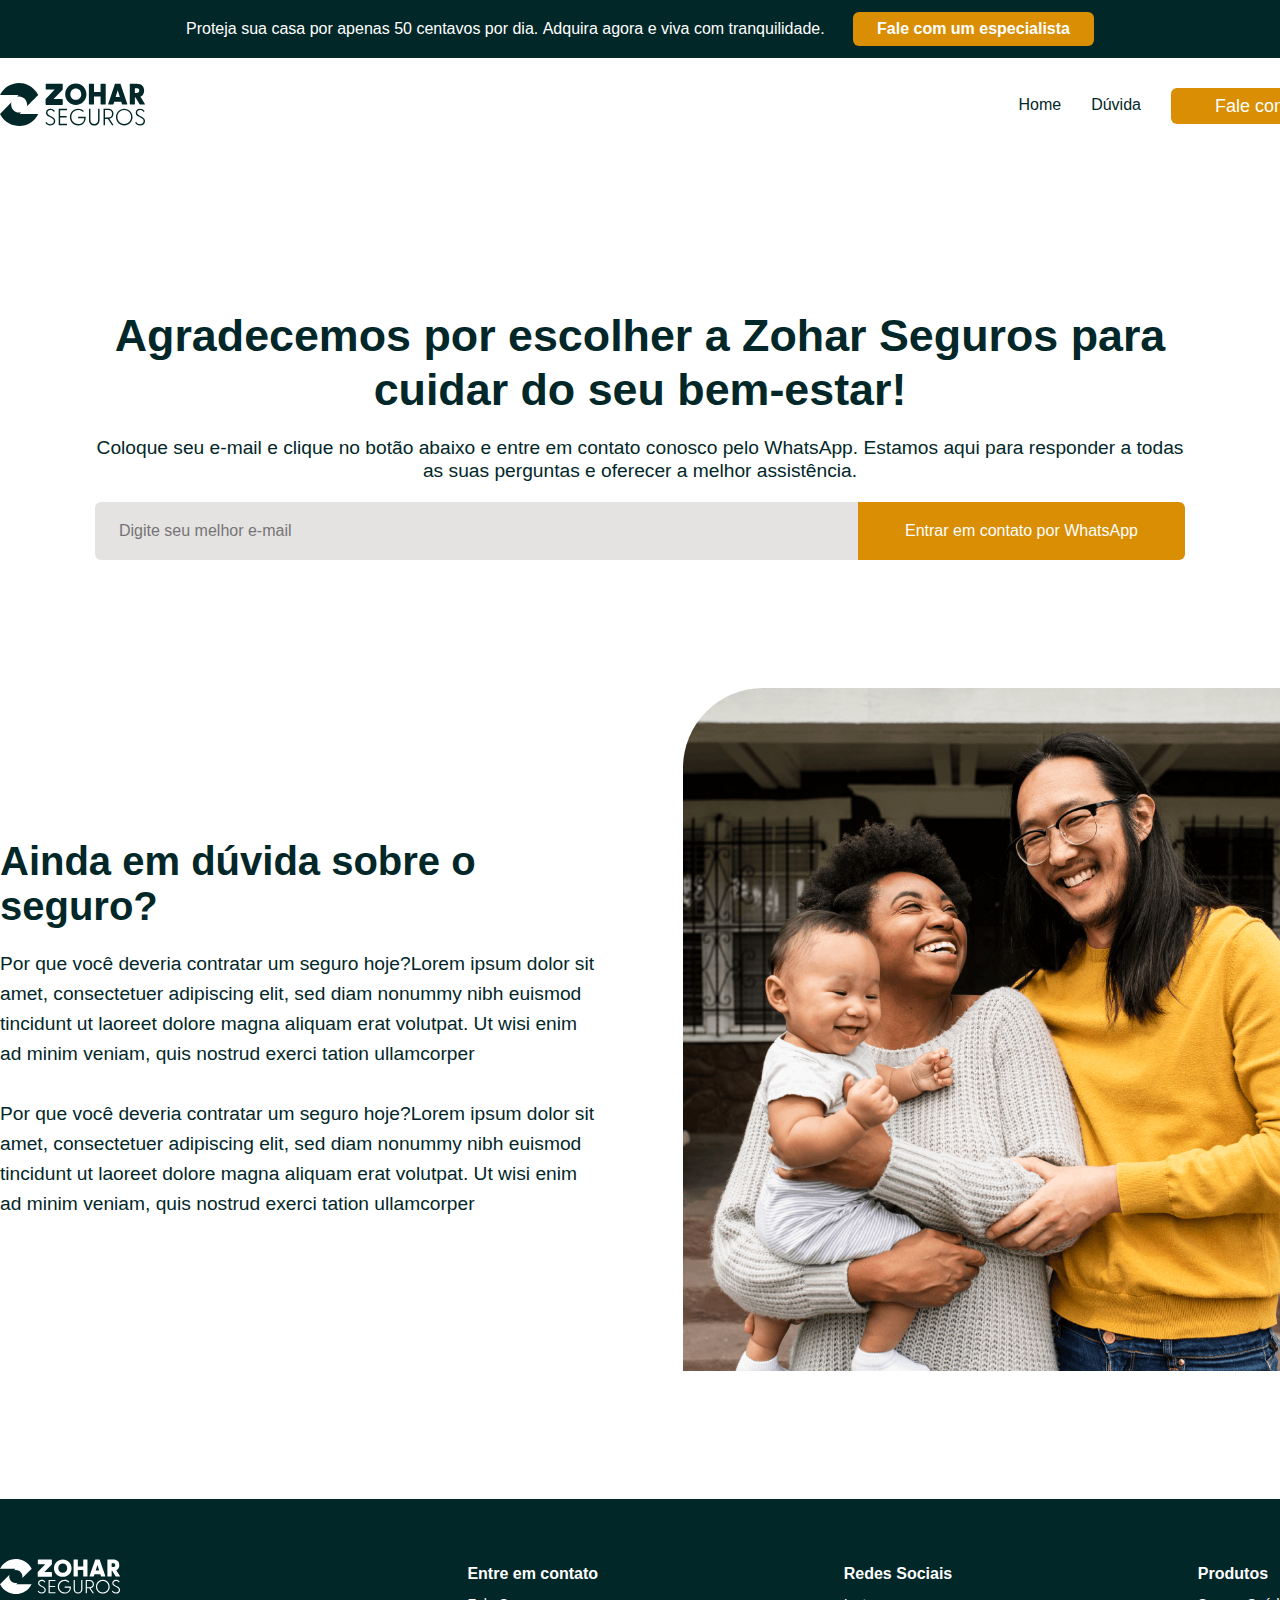
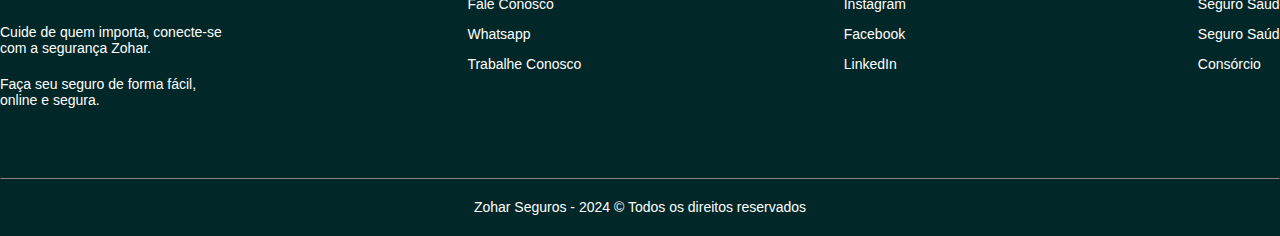
==== pages/cadastro.html @ 5487a767 "atualizacao_do_projeto" ====
<?php
if (isset($_POST['submit'])) {
    include_once('config.php');

    $email = $_POST['email'];
    $source = $_POST['source']; // Recupera a fonte do formulário

    $result = mysqli_query($conexao, "INSERT INTO zohar_banco (email, formulario) VALUES ('$email', '$source')");
}
?>


<!DOCTYPE html>
<html lang="pt-br">

<head>
    <meta charset="UTF-8">
    <meta name="viewport" content="width=device-width, initial-scale=1.0">
    <title>Cadastro</title>
    <link rel="stylesheet" href="../styles/stylecadastro.css">
    <link rel="shortcut icon" href="../icones e logos/favicon.ico" type="image/x-icon">
</head>

<body>
    <section class="card-promocional">
        <div>
            <p><strong>Proteja sua casa por apenas 50 centavos por dia. </strong>Adquira agora e viva com tranquilidade.
            </p>
            <a href="cadastro.html">Fale com um especialista</a>
        </div>
    </section>
    <header>
        <nav class="menu-principal">
            <a href="index.html">
                <img src="../icones e logos/logo-oficial.svg" alt="Logo Zohar Seguros" class="logo-zohar">
            </a>
            <div class="mobile-menu" onclick="openNav()">
                <div class="line1"></div>
                <div class="line2"></div>
                <div class="line3"></div>
            </div>
            <ul class="nav-list">
                <li>
                    <a href="index.html">Home</a>
                </li>
                <li>
                    <a href="#duvida">Dúvida</a>
                </li>
                <li>
                    <a href="./cadastro.php" class="btn-contato">Fale conosco</a>
                </li>
            </ul>
        </nav>
    </header>

    <!-- Menu lateral responsivo -->
    <div class="menu-lateral" id="mySidenav" class="sidenav">
        <section>
            <img src="../icones e logos/icone-x.svg" alt="" id="icone-x">
            <h2>CONHEÇA NOSSOS SEGUROS</h2>
            <ul>
                <li>
                    <a href="seguro-saude-empresarial.php">
                        <img src="../icones e logos/icone-seguro-saude.svg" alt="">
                        <h4>Seguro saúde empresarial</h4>
                        <p>Serviços e coberturas que garantem muito mais segurança e tranquilidade no dia a dia.</p>
                    </a>
                </li>
                <li>
                    <a href="seguro-saude-individual.php">
                        <img src="../icones e logos/icone-seguro-individual.svg" alt="">
                        <h4>Seguro saúde individual</h4>
                        <p>Serviços e coberturas que garantem muito mais segurança e tranquilidade no dia a dia.</p>
                    </a>
                </li>
                <li>
                    <a href="consorcio.php">
                        <img src="../icones e logos/icone-consorcio.svg" alt="">
                        <h4>Conheça nossos consorcios</h4>
                        <p>Serviços e coberturas que garantem muito mais segurança e tranquilidade no dia a dia.</p>
                    </a>
                </li>
            </ul>
            <a href="./cadastro.php" class="btn-contato-responsivo">Fale conosco</a>
        </section>
    </div>

    <section class="input-email" id="cadastro">
        <h1>Agradecemos por escolher a Zohar Seguros para cuidar do seu bem-estar!</h1>
        <p>Coloque seu e-mail e clique no botão abaixo e entre em contato conosco pelo WhatsApp. Estamos aqui para
            responder a todas as suas perguntas e oferecer a melhor assistência.</p>
        <div>
            <form action="cadastro.php" method="POST">
                <input type="hidden" name="source" value="cadastro_principal">
                <input type="email" name="email" id="email" placeholder="Digite seu melhor e-mail">
                <input type="submit" name="submit" id="submit" class="btn" value="Entrar em contato por WhatsApp">
            </form>
        </div>
    </section>
    <section class="duvidas" id="duvida">
        <div>
            <h2>Ainda em dúvida sobre o seguro?</h2>
            <img src="../imagens/familia-interracial.png" alt="" class="familia-interracial-mobile">
            <p>Por que você deveria contratar um seguro hoje?Lorem ipsum dolor sit amet, consectetuer adipiscing elit,
                sed diam nonummy nibh euismod tincidunt ut laoreet dolore magna aliquam erat volutpat. Ut wisi enim ad
                minim veniam, quis nostrud exerci tation ullamcorper <br><br>Por que você deveria contratar um seguro
                hoje?Lorem ipsum dolor sit amet, consectetuer adipiscing elit, sed diam nonummy nibh euismod tincidunt
                ut laoreet dolore magna aliquam erat volutpat. Ut wisi enim ad minim veniam, quis nostrud exerci tation
                ullamcorper</p>
        </div>
        <img src="../imagens/familia-interracial.png" alt="" class="familia-interracial-desktop">
    </section>
    <footer>
        <div class="footer-menus">
            <div>
                <a href="index.html">
                    <img src="../icones e logos/logo-zohar-branca.svg" alt="">
                </a>
                <p>Cuide de quem importa, conecte-se<br>com a segurança Zohar.</p>
                <p>Faça seu seguro de forma fácil,<br>online e segura.</p>
            </div>
            <div class="menu-secundario">
                <h4>Entre em contato</h4>
                <a href="#">Fale Conosco</a>
                <a href="#">Whatsapp</a>
                <a href="#">Trabalhe Conosco</a>
            </div>
            <div class="menu-secundario">
                <h4>Redes Sociais</h4>
                <a href="https://www.instagram.com/zoharseguros/" target="_blank">Instagram</a>
                <a href="https://www.facebook.com/profile.php?id=61557290378468" target="_blank">Facebook</a>
                <a href="#">LinkedIn</a>
            </div>
            <div class="menu-secundario">
                <h4>Produtos</h4>
                <a href="seguro-saude-empresarial.php">Seguro Saúde Empresarial</a>
                <a href="seguro-saude-individual.php">Seguro Saúde Individual</a>
                <a href="consorcio.php">Consórcio</a>
            </div>
        </div>
        <div class="direitos-reservados">
            <p>Zohar Seguros - 2024 © Todos os direitos reservados</p>
        </div>
    </footer>
    <script src="../scripts/script.js"></script>
</body>

</html>
---- styles/stylecadastro.css ----
@import url("https://use.typekit.net/hwn4thy.css");

* {
    margin: 0;
    padding: 0;
    box-sizing: border-box;
    font-family: "greycliff-cf", sans-serif;
    color: #022728;
}

body.menu-lateral-aberta {
    overflow: hidden;
}

h3 {
    font-weight: 900;
}

.card-promocional {
    background-color: #022728;
    padding: 12px;
    align-items: center;
}

.card-promocional div {
    max-width: 908px;
    align-items: center;
    justify-content: space-between;
    display: flex;
    margin: auto;
}

.card-promocional strong {
    color: white;
}

.card-promocional p {
    font-weight: 300;
    color: white;
}

.card-promocional a {
    background-color: #d98e04;
    color: white;
    padding: 8px 24px;
    border-radius: 6px;
    font-size: 16px;
    border: none;
    font-weight: 600;
    cursor: pointer;
    text-decoration: none;
}

.card-promocional a:hover {
    background-color: #e99a08;
    transition-duration: .5s;
}

.card-promocional a:active {
    background-color: #d98e04;
}

@media (max-width: 999px) {
    .card-promocional div {
        display: block;
        text-align: center;
    }

    .card-promocional p {
        margin-bottom: 22px;
        margin: auto;
        margin-bottom: 16px;
        width: 96%;
    }

    .card-promocional {
        padding: 22px 0;
    }
}

header {
    width: 1366px;
    margin: 25px auto;
}

@media (max-width: 999px) {
    header {
        width: 90%;
    }
}

nav {
    display: flex;
    justify-content: space-between;
    align-items: center;
}

.mobile-menu {
    cursor: pointer;
    display: none;
}

.mobile-menu div {
    width: 32px;
    height: 4px;
    background-color: #022728;
    margin: 6px;
    border-radius: 100px;
}

.menu-principal .logo-zohar {
    width: 145px;
}

.nav-list {
    display: flex;
    list-style: none;
}

.nav-list li {
    margin-left: 30px;
}

.nav-list a {
    font-weight: 300;
    text-decoration: none;
    text-align: left; /* Alinhamento à esquerda */
}

.menu-lateral {
    display: none;
}

@media (max-width: 999px) {
    nav {
        margin-bottom: 40px;
    }

    .nav-list {
        display: none;
    }

    .mobile-menu {
        display: block;
    }

    /* Menu Responsivo Lateral*/
    .menu-lateral {
        top: 0;
        right: 0;
        position: absolute;
        background-color: #022728;
        height: 100vh;
        width: 100vw;
        display: none;
    }

    .menu-lateral section {
        width: 90%;
        margin: 26px auto;
    }

    .menu-lateral section #icone-x {
        position: absolute;
        top: 0;
        right: 0;
        padding: 20px;
        width: 60px;
        cursor: pointer;
    }

    .menu-lateral section h2 {
        color: white;
        text-align: center;
        margin-top: 90px;
        margin-bottom: 40px;
        font-size: 24px;
    }

    .menu-lateral ul {
        list-style: none;
        display: grid;
        grid-template-columns: 1fr 1fr;
        gap: 20px;
    }

    .menu-lateral li {
        background-color: #31363f;
        padding: 18px;
        border-radius: 10px;
        width: 100%;
    }

    .menu-lateral li:hover {
        background-color: #464d58;
        transition: all .5s;
    }

    .menu-lateral ul li a {
        text-decoration: none;
    }

    .menu-lateral ul li a {
        display: block;
    }

    .menu-lateral ul li a {
        margin: auto;
        text-align: center;
    }

    .menu-lateral ul li img {
        width: 36px;
    }

    .menu-lateral ul li h4 {
        color: white;
        font-size: 16px;
        margin: 10px 0;
    }

    .menu-lateral ul li p {
        color: white;
        line-height: 18px;
        font-size: 11px;
    }

    .btn-contato-responsivo {
        background-color: #d98e04;
        color: white;
        padding: 14px 44px;
        border-radius: 6px;
        font-size: 18px;
        border: none;
        width: 100%;
        display: block;
        cursor: pointer;
        text-align: center;
        text-decoration: none;
        margin-top: 40px;
    }
}

.btn-contato {
    background-color: #d98e04;
    color: white;
    padding: 8px 44px;
    border-radius: 6px;
    font-size: 18px;
    border: none;
    cursor: pointer;
}

.btn-contato:hover {
    background-color: #e99a08;
    transition-duration: .5s;
}

.btn-contato:active {
    background-color: #d98e04;
}

.menu-principal menu {
    display: flex;
    align-items: center;
}

.menu-principal menu a img {
    width: 10px;
}

.input-email {
    width: 1090px;
    margin: 25px auto;
}

.input-email h1 {
    font-size: 2.8em;
    font-weight: 800;
    text-align: center;
    margin-top: 4em;
    margin-bottom: 20px;
    line-height: 1.2em;
}

.input-email p {
    font-size: 1.2em;
    line-height: 1.2em;
    text-align: center;
    margin-bottom: 20px;
}

.input-email input {
    border-radius: 6px 0px 0px 6px;
    border: none;
    background-color: #e5e2e2;
    color: #4fadad;
    padding: 8px 24px;
    width: 70%;
    height: 3.6em;
    font-size: 16px;
}

.input-email form {
    display: flex;
}

.input-email form .btn {
    background-color: #d98e04;
    display: inline;
    color: white;
    padding: 8px 24px;
    border-radius: 0px 6px 6px 0px;
    font-size: 16px;
    border: none;
    font-weight: 400;
    cursor: pointer;
    text-decoration: none;
    width: 30%;
    height: 3.6em;
}

.input-email form .btn:hover {
    background-color: #e99a08;
    transition-duration: .5s;
}

.input-email form .btn:active {
    background-color: #d98e04;
}

@media (max-width: 999px) {
    .input-email {
        width: 90%;
    }

    .input-email h1 {
        font-size: 26px;
        margin: 0;
    }
    
    .input-email p {
        font-size: 16px;
    }

    .input-email form {
        display: block;
    }

    .input-email #email {
        width: 100%;
        text-align: center;
        margin-bottom: 6px;
        border-radius: 6px;
    }

    .input-email form .btn {
        display: block;
        width: 100%;
        text-align: center;
        border-radius: 6px;
    }

    .input-email div button {
        display: block;
        width: 100%;
        border-radius: 6px;
        margin-top: 10px;
    }
}

.duvidas {
    display: flex;
    width: 1366px;
    margin: 8em auto;
    align-items: center;
    justify-content: space-between;
}

.duvidas div {
    width: 44%;
}

.duvidas-escudos-beneficios {
    display: flex;
    justify-content: space-between;
}

.duvidas-escudos-beneficios div {
    margin-top: 20px;
    text-align: center;
}

.duvidas-escudos-beneficios h3 {
    margin-top: 10px;
    font-weight: 400;
    color: #3b7f7c;
}

.familia-interracial-desktop {
    width: 30%;
    border-radius: 80px 0px 80px 0px;
}

.familia-interracial-mobile {
    display: none;
    border-radius: 80px 0px 80px 0px;
}

.duvidas h2 {
    font-size: 2.5em;
    font-weight: 800;
    margin-bottom: 20px;
}

.duvidas p {
    font-size: 1.2em;
    line-height: 30px;
}

.duvidas img {
    width: 50%;
}

@media (max-width: 999px) {
    .duvidas {
        display: block;
        width: 90%;
        margin: 4em auto;
    }

    .duvidas div {
        width: 100%;
        margin: auto;
    }

    .duvidas h2 {
        font-size: 34px;
        width: 100%;
        text-align: center;
    }

    .duvidas img {
        width: 100%;
    }

    .duvidas-escudos-beneficios div {
        margin-top: 20px;
    }

    .familia-interracial-mobile {
        display: block;
        margin-bottom: 20px;
    }

    .familia-interracial-desktop {
        display: none;
    }
}

footer {
    background-color: #022728;
    font-weight: 300;
}

footer .footer-menus {
    display: flex;
    justify-content: space-between;
    width: 1366px;
    margin: auto;
    padding: 60px 0;
}

footer .footer-menus h4 {
    color: white;
}

footer .menu-secundario {
    line-height: 30px;
}

footer .menu-secundario h4 {
    color: white;
}

footer img {
    width: 120px;
    margin-bottom: 20px;
}

footer p {
    font-size: 14px;
    color: white;
    font-weight: 100;
}

footer a {
    font-size: 14px;
    color: white;
    font-weight: 100;
    text-decoration: none;
    display: flex;
}

footer .footer-menus p {
    padding: 10px 0;
}

footer .direitos-reservados {
    border: 1px solid rgb(129, 129, 129);
    padding: 20px 0;
    border-left-color: #022728;
    border-right-color: #022728;
    border-bottom-color: #022728;
}

footer .direitos-reservados p {
    color: white;
    font-weight: 300;
    font-size: 14px;
    text-align: center;
}

@media (max-width: 999px) {
    footer {
        background-color: #022728;
        font-weight: 300;
    }

    footer .footer-menus {
        width: 80%;
        display: block;
        justify-content: space-between;
    }

    footer .menu-secundario {
        padding-top: 20px;
    }

    footer .footer-menus p {
        padding: 8px 0;
    }
}
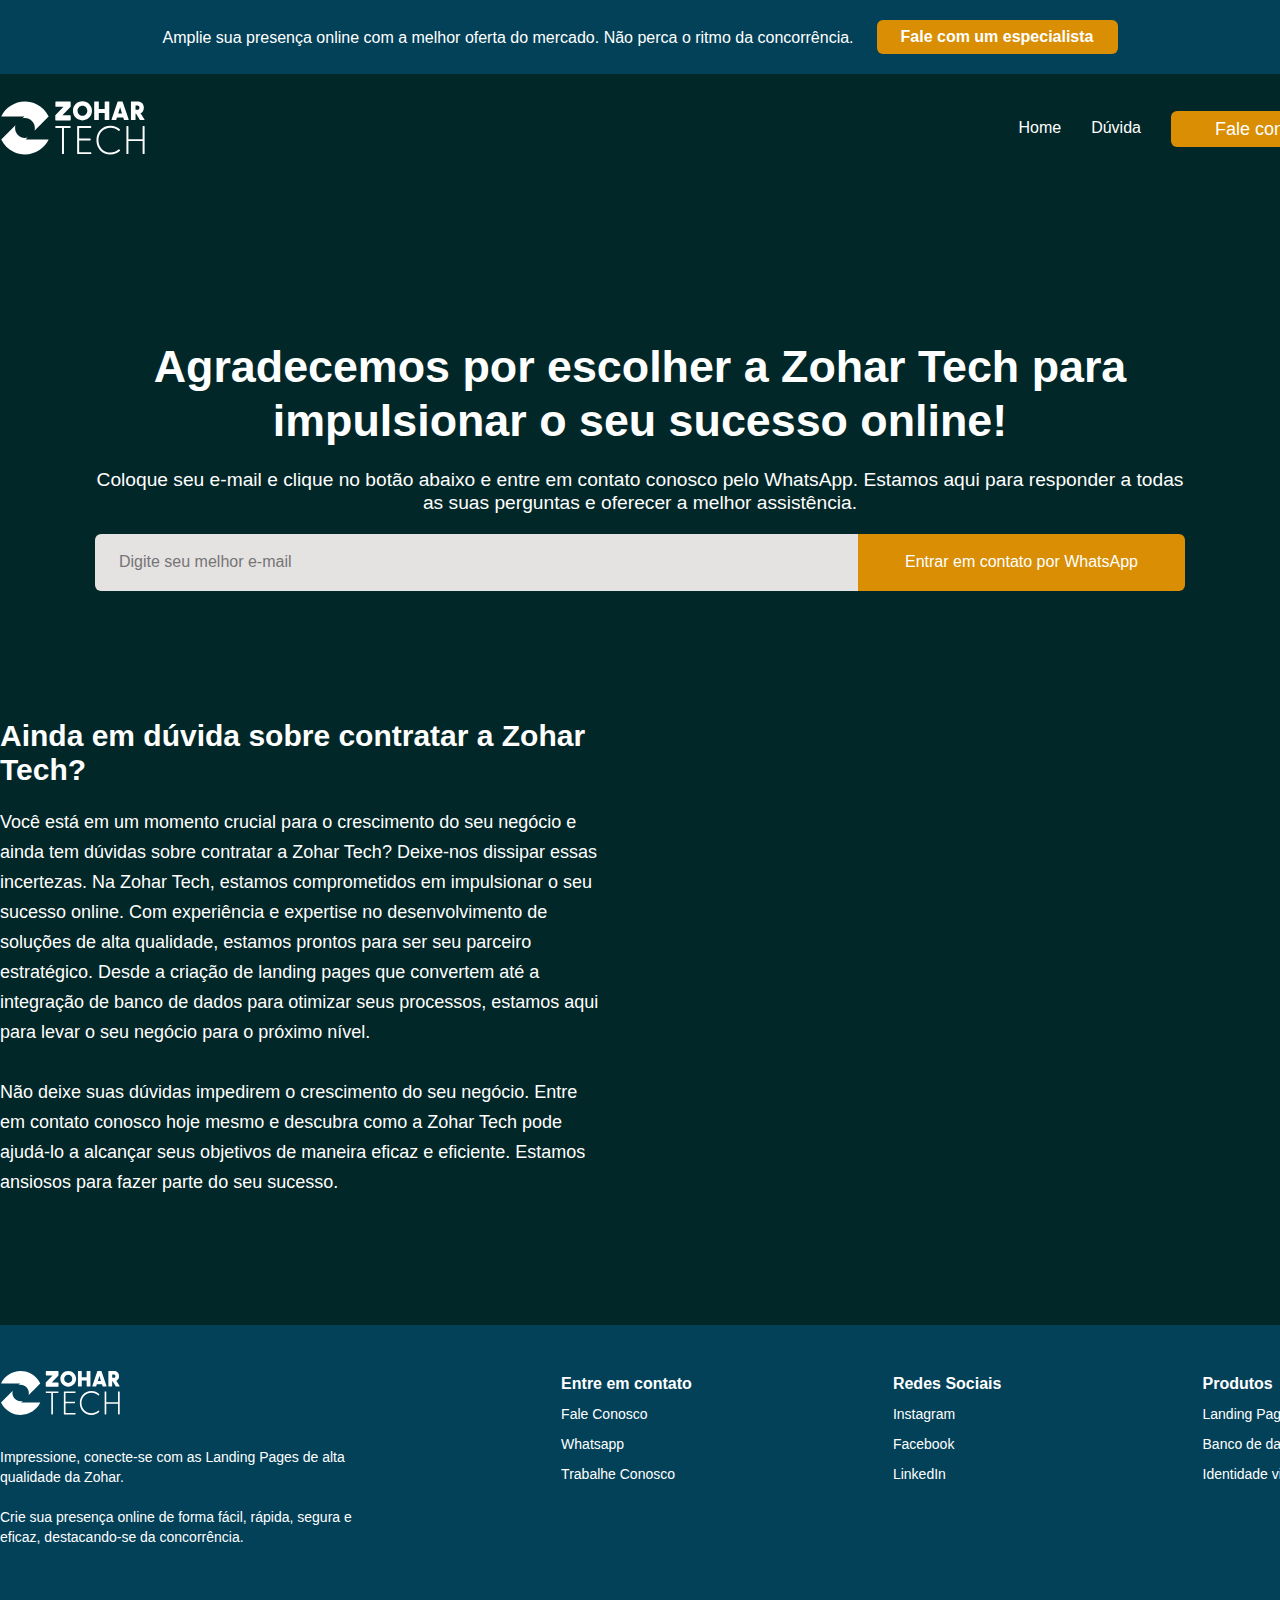
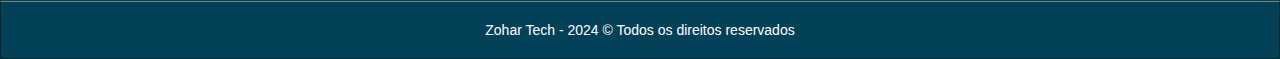
==== commit ac40ba51: "atualizacao" ====
--- a/pages/cadastro.html
+++ b/pages/cadastro.html
@@ -24,7 +24,7 @@
 <body>
     <section class="card-promocional">
         <div>
-            <p><strong>Proteja sua casa por apenas 50 centavos por dia. </strong>Adquira agora e viva com tranquilidade.
+            <p><strong>Amplie sua presença online com a melhor oferta do mercado. </strong>Não perca o ritmo da concorrência.
             </p>
             <a href="cadastro.html">Fale com um especialista</a>
         </div>
@@ -32,7 +32,7 @@
     <header>
         <nav class="menu-principal">
             <a href="index.html">
-                <img src="../icones e logos/logo-oficial.svg" alt="Logo Zohar Seguros" class="logo-zohar">
+                <img src="../icones e logos/logo-branca-zohar-svg.svg" alt="Logo Zohar Seguros" class="logo-zohar">
             </a>
             <div class="mobile-menu" onclick="openNav()">
                 <div class="line1"></div>
@@ -47,7 +47,7 @@
                     <a href="#duvida">Dúvida</a>
                 </li>
                 <li>
-                    <a href="./cadastro.php" class="btn-contato">Fale conosco</a>
+                    <a href="cadastro.html" class="btn-contato">Fale conosco</a>
                 </li>
             </ul>
         </nav>
@@ -57,40 +57,40 @@
     <div class="menu-lateral" id="mySidenav" class="sidenav">
         <section>
             <img src="../icones e logos/icone-x.svg" alt="" id="icone-x">
-            <h2>CONHEÇA NOSSOS SEGUROS</h2>
+            <h2>CONHEÇA NOSSOS SERVIÇOS</h2>
             <ul>
                 <li>
-                    <a href="seguro-saude-empresarial.php">
-                        <img src="../icones e logos/icone-seguro-saude.svg" alt="">
-                        <h4>Seguro saúde empresarial</h4>
-                        <p>Serviços e coberturas que garantem muito mais segurança e tranquilidade no dia a dia.</p>
+                    <a href="cadastro.html">
+                        <img src="../icones e logos/icone-programacao.svg" alt="">
+                        <h4>Landing Pages de Alta Conversão</h4>
+                        <p>Impressione seus visitantes com landing pages profissionais e otimizadas para conversão...</p>
                     </a>
                 </li>
                 <li>
-                    <a href="seguro-saude-individual.php">
-                        <img src="../icones e logos/icone-seguro-individual.svg" alt="">
-                        <h4>Seguro saúde individual</h4>
-                        <p>Serviços e coberturas que garantem muito mais segurança e tranquilidade no dia a dia.</p>
+                    <a href="cadastro.html">
+                        <img src="../icones e logos/icone-banco-de-dados.svg" alt="">
+                        <h4>Banco de dados integrado</h4>
+                        <p>Centralize e otimize seus dados com nosso banco de dados integrados. Simplifique a gestão e garanta...</p>
                     </a>
                 </li>
                 <li>
-                    <a href="consorcio.php">
-                        <img src="../icones e logos/icone-consorcio.svg" alt="">
-                        <h4>Conheça nossos consorcios</h4>
-                        <p>Serviços e coberturas que garantem muito mais segurança e tranquilidade no dia a dia.</p>
+                    <a href="cadastro.html">
+                        <img src="../icones e logos/icone-identidade-visual.svg" alt="">
+                        <h4>Identidade visual personalizada</h4>
+                        <p>Destaque-se da concorrência com uma identidade visual personalizada...</p>
                     </a>
                 </li>
             </ul>
-            <a href="./cadastro.php" class="btn-contato-responsivo">Fale conosco</a>
+            <a href="cadastro.html" class="btn-contato-responsivo">Fale conosco</a>
         </section>
     </div>
 
     <section class="input-email" id="cadastro">
-        <h1>Agradecemos por escolher a Zohar Seguros para cuidar do seu bem-estar!</h1>
+        <h1>Agradecemos por escolher a Zohar Tech para impulsionar o seu sucesso online!</h1>
         <p>Coloque seu e-mail e clique no botão abaixo e entre em contato conosco pelo WhatsApp. Estamos aqui para
             responder a todas as suas perguntas e oferecer a melhor assistência.</p>
         <div>
-            <form action="cadastro.php" method="POST">
+            <form action="cadastro.html" method="POST">
                 <input type="hidden" name="source" value="cadastro_principal">
                 <input type="email" name="email" id="email" placeholder="Digite seu melhor e-mail">
                 <input type="submit" name="submit" id="submit" class="btn" value="Entrar em contato por WhatsApp">
@@ -99,25 +99,23 @@
     </section>
     <section class="duvidas" id="duvida">
         <div>
-            <h2>Ainda em dúvida sobre o seguro?</h2>
-            <img src="../imagens/familia-interracial.png" alt="" class="familia-interracial-mobile">
-            <p>Por que você deveria contratar um seguro hoje?Lorem ipsum dolor sit amet, consectetuer adipiscing elit,
-                sed diam nonummy nibh euismod tincidunt ut laoreet dolore magna aliquam erat volutpat. Ut wisi enim ad
-                minim veniam, quis nostrud exerci tation ullamcorper <br><br>Por que você deveria contratar um seguro
-                hoje?Lorem ipsum dolor sit amet, consectetuer adipiscing elit, sed diam nonummy nibh euismod tincidunt
-                ut laoreet dolore magna aliquam erat volutpat. Ut wisi enim ad minim veniam, quis nostrud exerci tation
-                ullamcorper</p>
+            <h2>Ainda em dúvida sobre contratar a Zohar Tech?</h2>
+            <img src="../imagens/img-pag-cadastro.png" alt="" class="familia-interracial-mobile">
+            <p>Você está em um momento crucial para o crescimento do seu negócio e ainda tem dúvidas sobre contratar a Zohar Tech? Deixe-nos dissipar essas incertezas. Na Zohar Tech, estamos comprometidos em impulsionar o seu sucesso online. Com experiência e expertise no desenvolvimento de soluções de alta qualidade, estamos prontos para ser seu parceiro estratégico. Desde a criação de landing pages que convertem até a integração de banco de dados para otimizar seus processos, estamos aqui para levar o seu negócio para o próximo nível.
+            <br> <br>
+            Não deixe suas dúvidas impedirem o crescimento do seu negócio. Entre em contato conosco hoje mesmo e descubra como a Zohar Tech pode ajudá-lo a alcançar seus objetivos de maneira eficaz e eficiente. Estamos ansiosos para fazer parte do seu sucesso.
+            </p>
         </div>
-        <img src="../imagens/familia-interracial.png" alt="" class="familia-interracial-desktop">
+        <img src="../imagens/img-pag-cadastro.png" alt="" class="familia-interracial-desktop">
     </section>
     <footer>
         <div class="footer-menus">
-            <div>
+            <div class="creditos">
                 <a href="index.html">
-                    <img src="../icones e logos/logo-zohar-branca.svg" alt="">
+                    <img src="../icones e logos/logo-branca-zohar-svg.svg" alt="">
                 </a>
-                <p>Cuide de quem importa, conecte-se<br>com a segurança Zohar.</p>
-                <p>Faça seu seguro de forma fácil,<br>online e segura.</p>
+                <p>Impressione, conecte-se com as Landing Pages de alta qualidade da Zohar.</p>
+                <p>Crie sua presença online de forma fácil, rápida, segura e eficaz, destacando-se da concorrência.</p>
             </div>
             <div class="menu-secundario">
                 <h4>Entre em contato</h4>
@@ -133,13 +131,13 @@
             </div>
             <div class="menu-secundario">
                 <h4>Produtos</h4>
-                <a href="seguro-saude-empresarial.php">Seguro Saúde Empresarial</a>
-                <a href="seguro-saude-individual.php">Seguro Saúde Individual</a>
-                <a href="consorcio.php">Consórcio</a>
+                <a href="cadastro.html">Landing Pages</a>
+                <a href="cadastro.html">Banco de dados integrado</a>
+                <a href="cadastro.html">Identidade visual</a>
             </div>
         </div>
         <div class="direitos-reservados">
-            <p>Zohar Seguros - 2024 © Todos os direitos reservados</p>
+            <p>Zohar Tech - 2024 © Todos os direitos reservados</p>
         </div>
     </footer>
     <script src="../scripts/script.js"></script>
--- a/styles/stylecadastro.css
+++ b/styles/stylecadastro.css
@@ -5,7 +5,15 @@
     padding: 0;
     box-sizing: border-box;
     font-family: "greycliff-cf", sans-serif;
-    color: #022728;
+    color: white;
+}
+
+body {
+    background-color: #022728;
+}
+
+p {
+    font-weight: 100;
 }
 
 body.menu-lateral-aberta {
@@ -17,13 +25,14 @@
 }
 
 .card-promocional {
-    background-color: #022728;
+    background-color: #034159;
     padding: 12px;
     align-items: center;
+    padding: 20px 0;
 }
 
 .card-promocional div {
-    max-width: 908px;
+    max-width: 955px;
     align-items: center;
     justify-content: space-between;
     display: flex;
@@ -37,6 +46,7 @@
 .card-promocional p {
     font-weight: 300;
     color: white;
+    line-height: 19px;
 }
 
 .card-promocional a {
@@ -78,6 +88,24 @@
     }
 }
 
+@media (max-width: 999px) {
+    .card-promocional div {
+        display: block;
+        text-align: center;
+    }
+
+    .card-promocional p {
+        margin-bottom: 22px;
+        margin: auto;
+        margin-bottom: 16px;
+        width: 96%;
+    }
+
+    .card-promocional {
+        padding: 22px 0;
+    }
+}
+
 header {
     width: 1366px;
     margin: 25px auto;
@@ -142,6 +170,18 @@
 
     .mobile-menu {
         display: block;
+    }
+
+    .mobile-menu .line1 {
+        background-color: white;
+    }
+
+    .mobile-menu .line2 {
+        background-color: white;
+    }
+
+    .mobile-menu .line3 {
+        background-color: white;
     }
 
     /* Menu Responsivo Lateral*/
@@ -335,8 +375,9 @@
     }
 
     .input-email h1 {
-        font-size: 26px;
+        font-size: 30px;
         margin: 0;
+        margin-bottom: 12px;
     }
     
     .input-email p {
@@ -381,6 +422,14 @@
     width: 44%;
 }
 
+.duvidas div h2 {
+    font-size: 30px;
+}
+
+.duvidas div p {
+    font-size: 18px;
+}
+
 .duvidas-escudos-beneficios {
     display: flex;
     justify-content: space-between;
@@ -419,7 +468,7 @@
 }
 
 .duvidas img {
-    width: 50%;
+    width: 45%;
 }
 
 @media (max-width: 999px) {
@@ -459,8 +508,16 @@
 }
 
 footer {
-    background-color: #022728;
+    background-color: #034159;
     font-weight: 300;
+}
+
+footer .creditos {
+    width: 360px;
+}
+
+footer .creditos p {
+    line-height: 20px;
 }
 
 footer .footer-menus {
@@ -468,7 +525,7 @@
     justify-content: space-between;
     width: 1366px;
     margin: auto;
-    padding: 60px 0;
+    padding: 44px 0;
 }
 
 footer .footer-menus h4 {
@@ -523,7 +580,6 @@
 
 @media (max-width: 999px) {
     footer {
-        background-color: #022728;
         font-weight: 300;
     }
 
